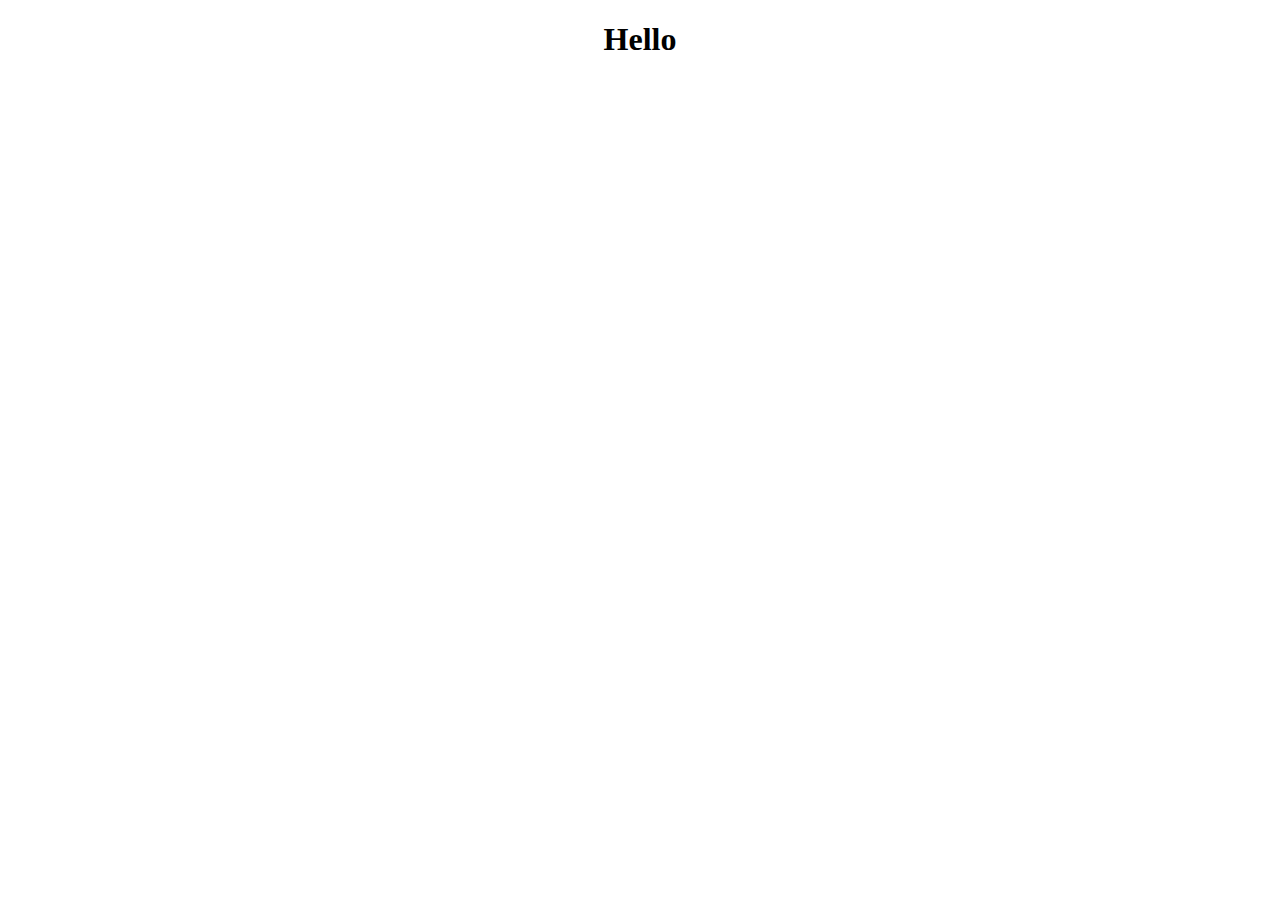
==== index.html @ 2e6a05dd "first commit" ====
<!DOCTYPE html>
<html lang="en">

<head>
    <meta charset="UTF-8">
    <meta http-equiv="X-UA-Compatible" content="IE=edge">
    <meta name="viewport" content="width=device-width, initial-scale=1.0">
    <title>Document</title>
    <link rel="stylesheet" href="css/style.css">
</head>

<body>
    <h1>Hello</h1>

</body>

</html>
---- css/style.css ----
h1 {
    text-align: center;
}
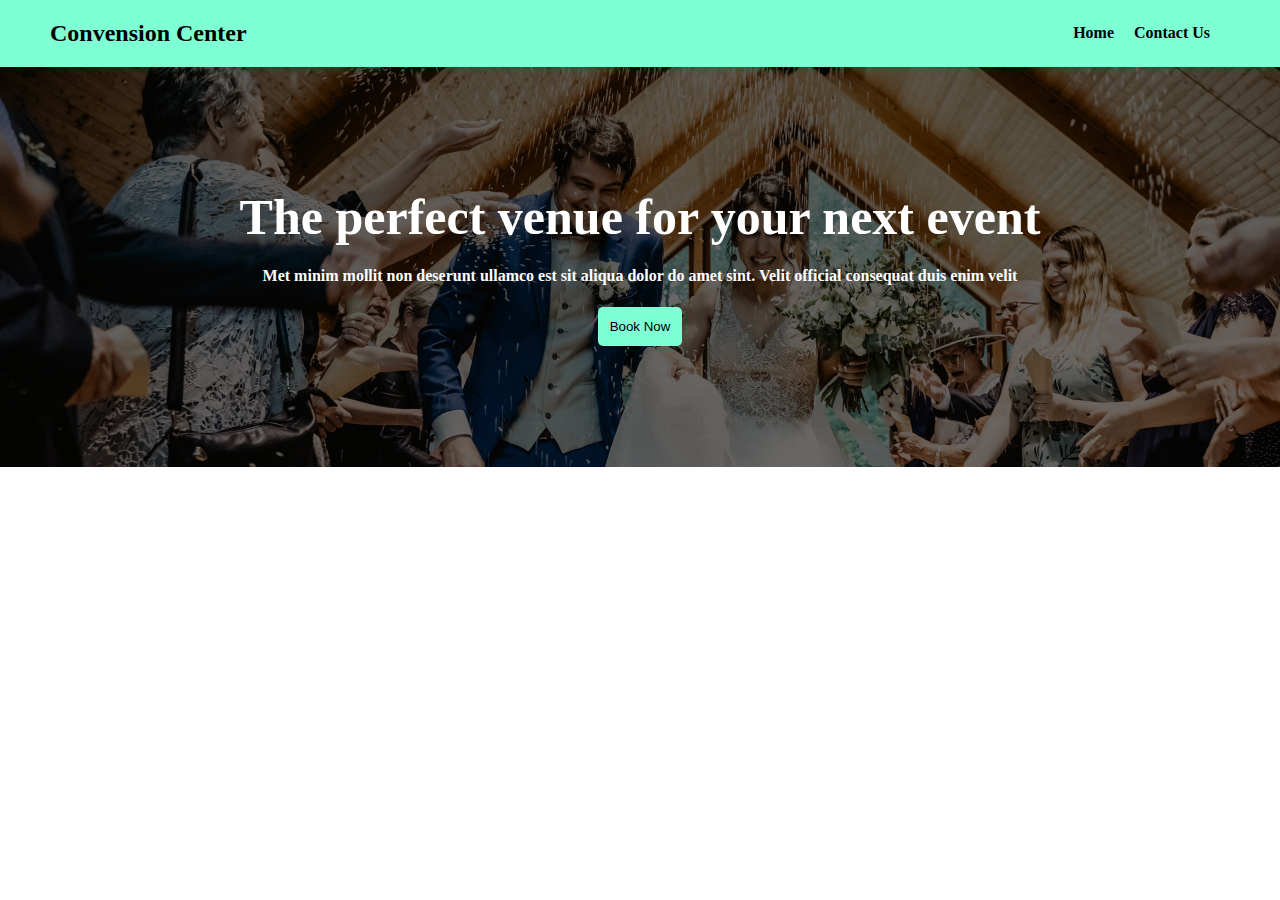
==== commit e4287265: "Navbar and banner added" ====
--- a/index.html
+++ b/index.html
@@ -10,7 +10,24 @@
 </head>
 
 <body>
-    <h1>Hello</h1>
+    <section>
+        <div class="navbar">
+            <h2>Convension Center</h2>
+            <ul class="menu">
+                <li>Home</li>
+                <li>Contact Us</li>
+            </ul>
+        </div>
+    </section>
+    <section>
+        <div class="header-banner">
+            <h1>The perfect venue for your next event</h1>
+            <h4>Met minim mollit non deserunt ullamco est sit aliqua dolor do amet sint. Velit official consequat
+                duis enim velit</h4>
+            <button>Book Now</button>
+        </div>
+    </section>
+
 
 </body>
 
--- a/css/style.css
+++ b/css/style.css
@@ -1,3 +1,51 @@
-h1 {
+body {
+    margin: 0;
+}
+
+.navbar {
+    padding-left: 50px;
+    padding-right: 50px;
+    background-color: aquamarine;
+    display: flex;
+    justify-content: space-between;
+}
+
+.menu {
+    list-style-type: none;
+    display: flex;
+    align-items: center;
+}
+
+.menu li {
+    margin-right: 20px;
+    font-weight: bold;
+}
+
+.header-banner {
+    height: 400px;
+    background-image: url(/images/banner\ 1.png);
+    color: white;
     text-align: center;
+    display: flex;
+    flex-direction: column;
+    justify-content: center;
+    align-items: center;
+}
+
+.header-banner h1 {
+    font-size: 50px;
+    margin: 0;
+}
+
+button {
+    background-color: aquamarine;
+    border: none;
+    padding: 12px;
+    border-radius: 5px;
+}
+
+button:hover {
+    background-color: aqua;
+    border-radius: 6px;
+    font-weight: bold;
 }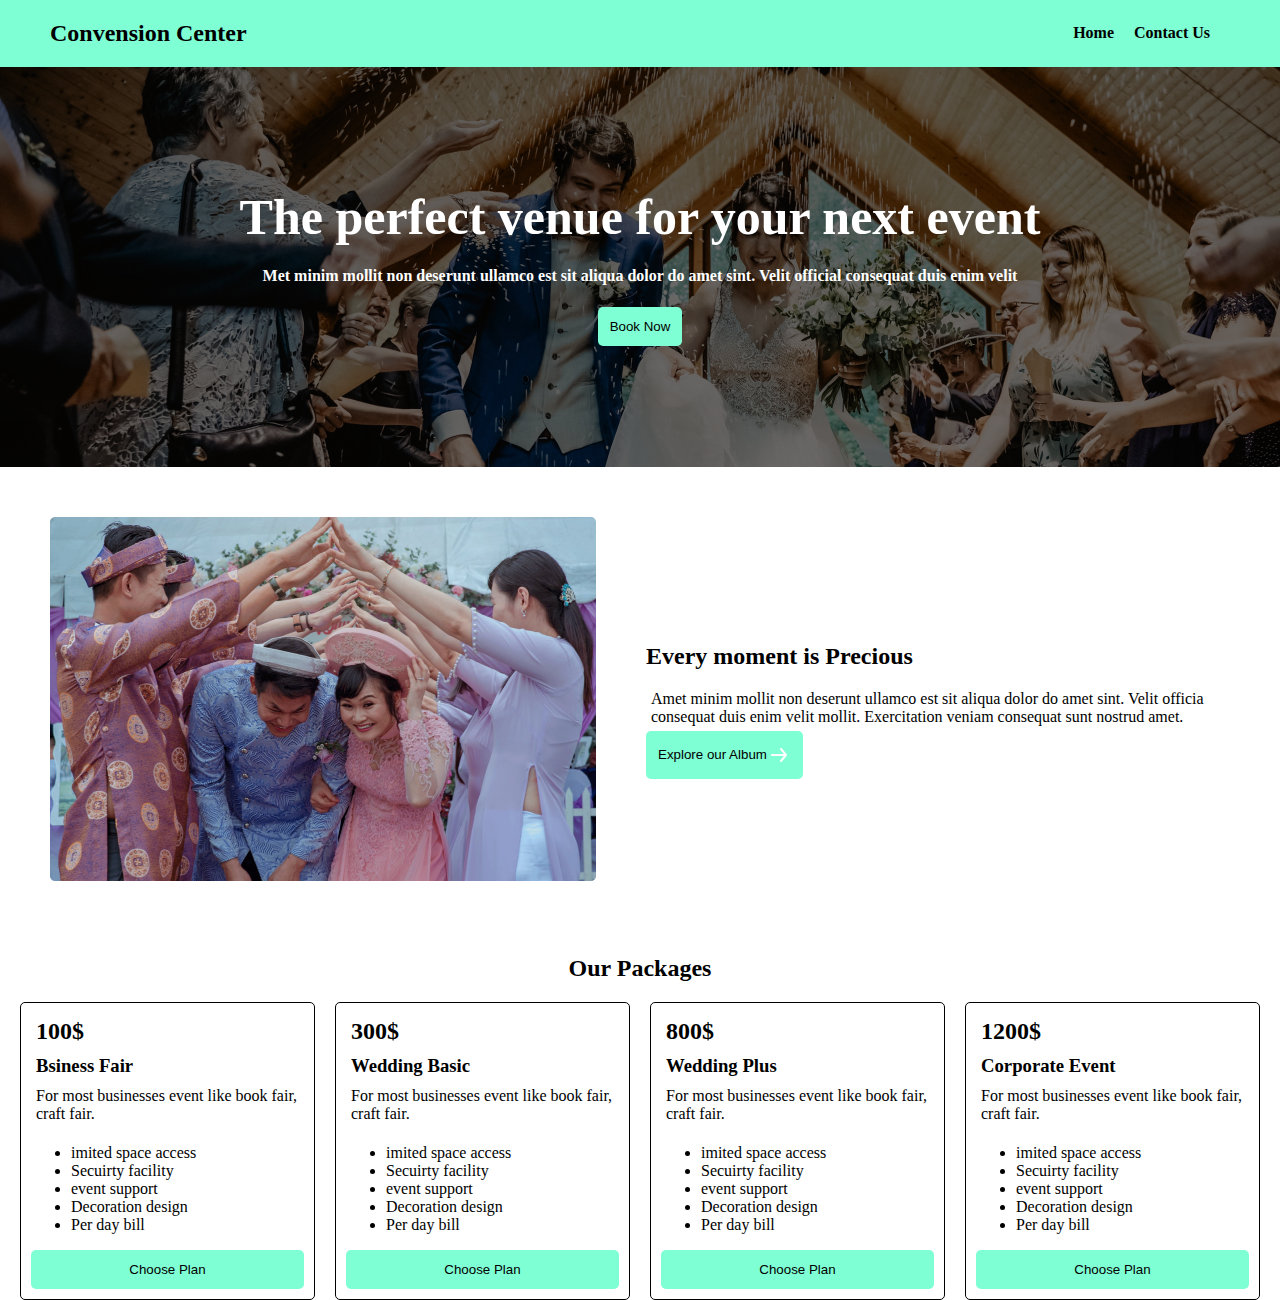
==== commit 03e94bf8: "Packages added" ====
--- a/index.html
+++ b/index.html
@@ -28,6 +28,86 @@
         </div>
     </section>
 
+    <section class="wedding-container">
+        <div class="wedding-moment">
+            <div>
+                <img src="images/wedding.png" alt="">
+            </div>
+            <div class="wedding-content">
+                <h2>Every moment is Precious </h2>
+                <p>Amet minim mollit non deserunt ullamco est sit aliqua dolor do amet sint. Velit officia consequat
+                    duis enim velit mollit. Exercitation veniam consequat sunt nostrud amet.</p>
+                <button>Explore our Album <img src="images/icons/arrow-forward 1.svg" alt=""></button>
+            </div>
+        </div>
+    </section>
+
+    <section class="package-container">
+        <h2>Our Packages</h2>
+        <div class="packages">
+            <div class="package">
+                <h2>100$</h2>
+                <h3>Bsiness Fair</h3>
+                <p>For most businesses event
+                    like book fair, craft fair.</p>
+                <ul>
+                    <li>imited space access</li>
+                    <li>Secuirty facility</li>
+                    <li>event support</li>
+                    <li>Decoration design</li>
+                    <li>Per day bill</li>
+                </ul>
+                <button>Choose Plan</button>
+
+            </div>
+            <div class="package">
+                <h2>300$</h2>
+                <h3>Wedding Basic</h3>
+                <p>For most businesses event
+                    like book fair, craft fair.</p>
+                <ul>
+                    <li>imited space access</li>
+                    <li>Secuirty facility</li>
+                    <li>event support</li>
+                    <li>Decoration design</li>
+                    <li>Per day bill</li>
+                </ul>
+                <button>Choose Plan</button>
+
+            </div>
+            <div class="package">
+                <h2>800$</h2>
+                <h3>Wedding Plus</h3>
+                <p>For most businesses event
+                    like book fair, craft fair.</p>
+                <ul>
+                    <li>imited space access</li>
+                    <li>Secuirty facility</li>
+                    <li>event support</li>
+                    <li>Decoration design</li>
+                    <li>Per day bill</li>
+                </ul>
+                <button>Choose Plan</button>
+
+            </div>
+            <div class="package">
+                <h2>1200$</h2>
+                <h3>Corporate Event</h3>
+                <p>For most businesses event
+                    like book fair, craft fair.</p>
+                <ul>
+                    <li>imited space access</li>
+                    <li>Secuirty facility</li>
+                    <li>event support</li>
+                    <li>Decoration design</li>
+                    <li>Per day bill</li>
+                </ul>
+                <button>Choose Plan</button>
+
+            </div>
+        </div>
+    </section>
+
 
 </body>
 
--- a/css/style.css
+++ b/css/style.css
@@ -42,10 +42,60 @@
     border: none;
     padding: 12px;
     border-radius: 5px;
+    display: flex;
+    align-items: center;
 }
 
 button:hover {
     background-color: aqua;
     border-radius: 6px;
     font-weight: bold;
+}
+
+.wedding-container {
+    padding: 50px;
+}
+
+.wedding-moment {
+    display: flex;
+    justify-content: space-between;
+    align-items: center;
+}
+
+.wedding-content {
+    padding-left: 50px;
+}
+
+.package-container {
+    text-align: center;
+}
+
+.packages {
+    display: grid;
+    grid-template-columns: repeat(4, 1fr);
+    justify-content: space-between;
+    gap: 20px;
+    margin-left: 20px;
+    margin-right: 20px;
+
+}
+
+.package {
+    text-align: left;
+    display: flex;
+    flex-direction: column;
+    border: 1px solid;
+    border-radius: 5px;
+    padding: 10px;
+}
+
+.package button {
+
+    justify-content: center;
+}
+
+.package h2,
+h3,
+p {
+    margin: 5px;
 }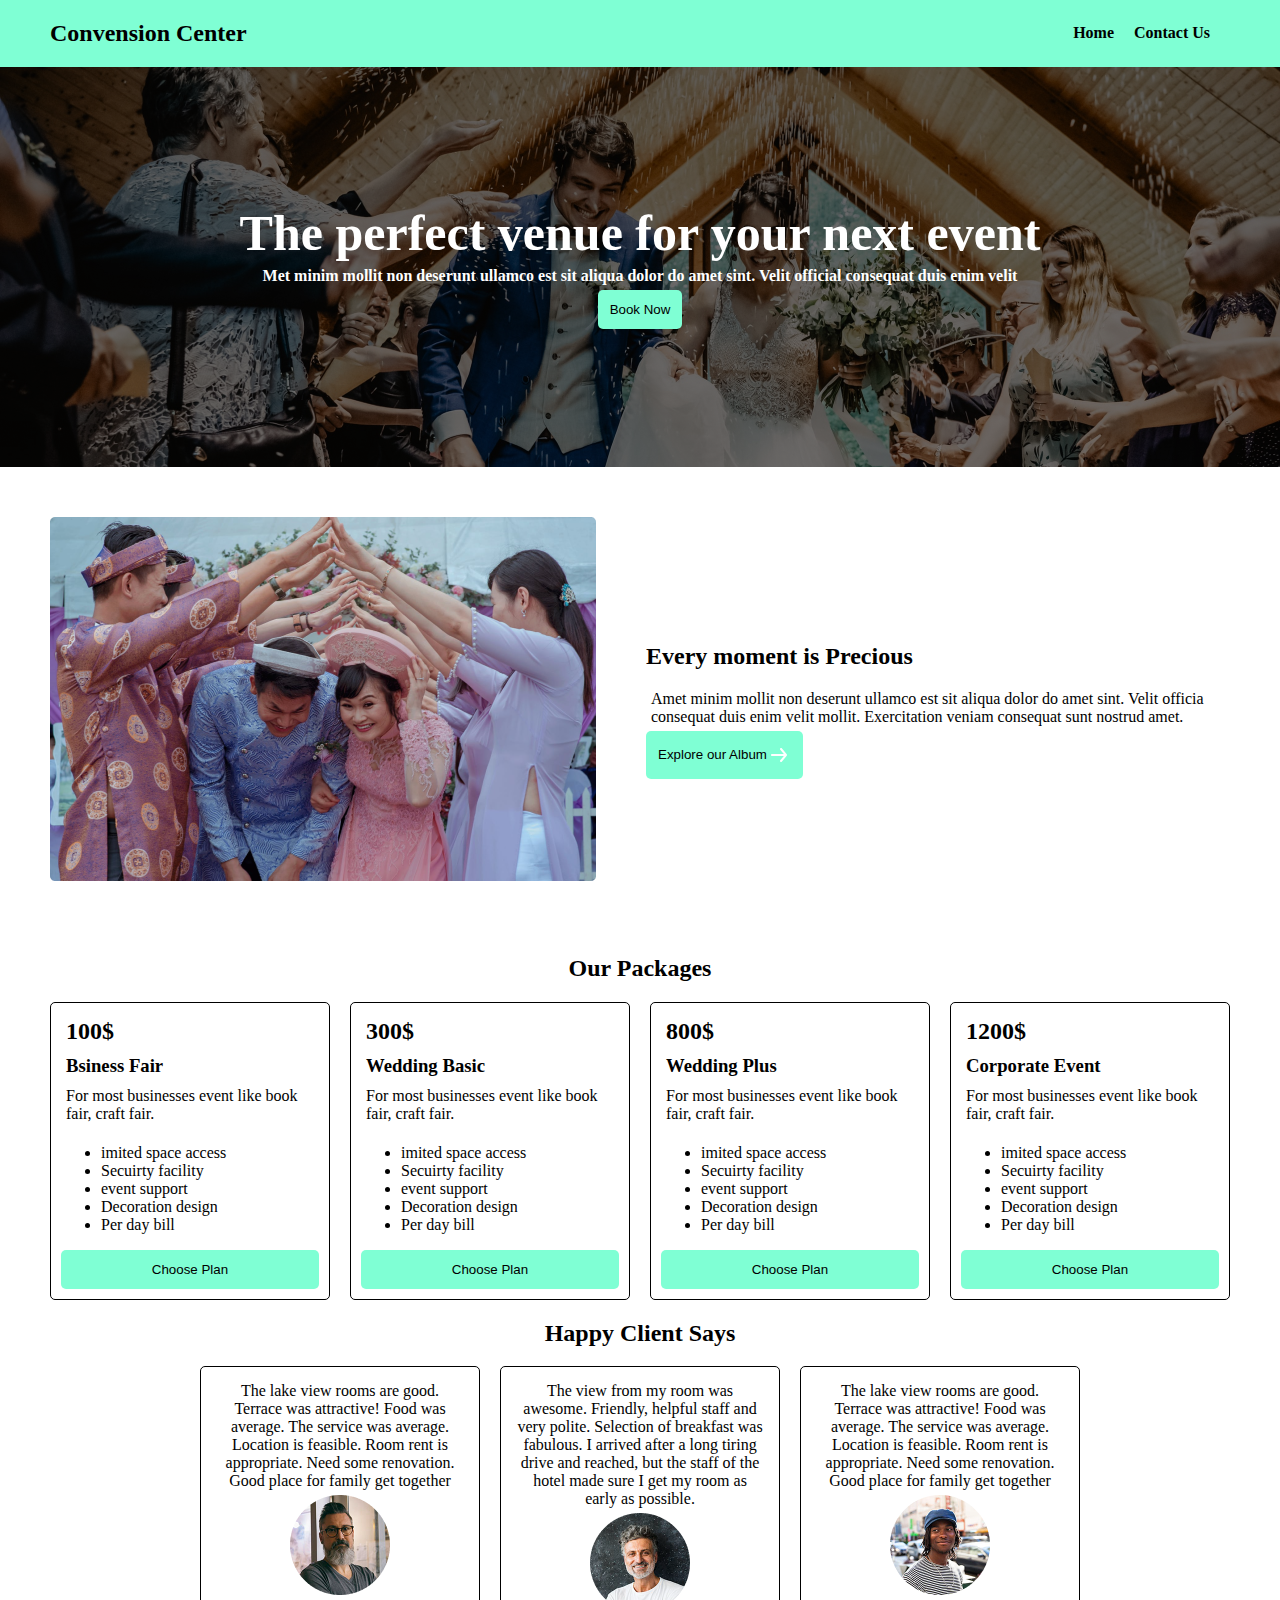
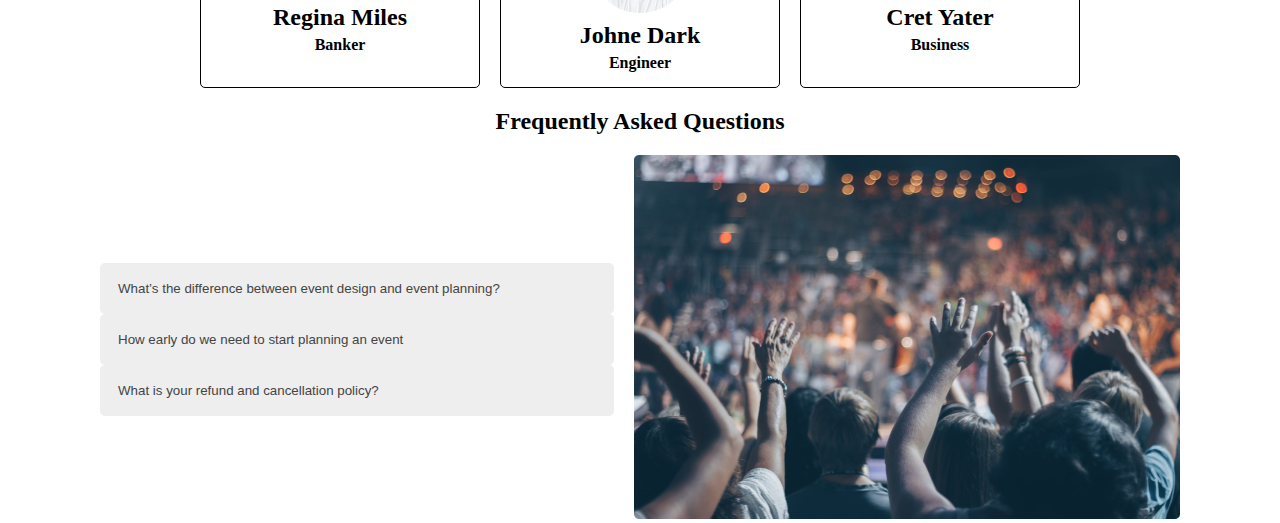
==== commit c0aac3b3: "Feedback and frequently asked section added" ====
--- a/index.html
+++ b/index.html
@@ -42,7 +42,7 @@
         </div>
     </section>
 
-    <section class="package-container">
+    <section class="container">
         <h2>Our Packages</h2>
         <div class="packages">
             <div class="package">
@@ -107,8 +107,80 @@
             </div>
         </div>
     </section>
+    <section class="container">
+        <h2>Happy Client Says</h2>
+        <div class="feedback-container">
+            <div class="feedback">
+                <p>The lake view rooms are good. Terrace was attractive! Food was average. The service was average.
+                    Location is feasible. Room rent is appropriate. Need some renovation. Good place for family get
+                    together</p>
+                <img src="images/person 1.png" alt="">
+                <h2>Regina Miles</h2>
+                <h4>Banker</h4>
 
+            </div>
+            <div class="feedback">
+                <p>The view from my room was awesome.
+                    Friendly, helpful staff and very polite. Selection of breakfast was fabulous. I arrived after a long
+                    tiring drive and reached, but the staff of the hotel made sure I get my room as early as possible.
+                </p>
+                <img src="images/person 2.png" alt="">
+                <h2>Johne Dark</h2>
+                <h4>Engineer</h4>
 
+            </div>
+            <div class="feedback">
+                <p>The lake view rooms are good. Terrace was attractive! Food was average. The service was average.
+                    Location is feasible. Room rent is appropriate. Need some renovation. Good place for family get
+                    together</p>
+                <img src="images/person 3.png" alt="">
+                <h2>Cret Yater</h2>
+                <h4>Business</h4>
+
+            </div>
+        </div>
+    </section>
+    <section class="container">
+        <h2>Frequently Asked Questions</h2>
+        <div class=" frequently-asked-questions">
+            <div>
+                <button class="accordion">What’s the difference between event design and event planning?</button>
+                <div class="panel">
+                    <p>Event design and event planning work hand in hand to deliver a successful
+                        event.Events by Knight offer tailor made events. This means we incorporate both
+                        event design and event planning to create that perfect event.</p>
+                </div>
+
+                <button class="accordion">How early do we need to start planning an event</button>
+                <div class="panel">
+                    <p><strong>This is the second item's accordion body.</strong> It is hidden by default,
+                        until the collapse plugin adds the appropriate classes that we use to style each
+                        element. These classes control the overall appearance, as well as the showing and hiding
+                        via CSS transitions. You can modify any of this with custom CSS or overriding our
+                        default variables. It's also worth noting that just about any HTML can go within the
+                        <code>.accordion-body</code>, though the transition does limit overflow.
+                    </p>
+                </div>
+
+                <button class="accordion">What is your refund and cancellation policy?</button>
+                <div class="panel">
+                    <p> <strong>This is the third item's accordion body.</strong> It is hidden by default, until
+                        the collapse plugin adds the appropriate classes that we use to style each element.
+                        These classes control the overall appearance, as well as the showing and hiding via CSS
+                        transitions. You can modify any of this with custom CSS or overriding our default
+                        variables. It's also worth noting that just about any HTML can go within the
+                        <code>.accordion-body</code>, though the transition does limit overflow.
+                    </p>
+                </div>
+            </div>
+            <div>
+                <img src="images/people.png" alt="">
+            </div>
+        </div>
+
+    </section>
+
+    <script src="js/app.js"></script>
 </body>
 
 </html>--- a/css/style.css
+++ b/css/style.css
@@ -66,7 +66,7 @@
     padding-left: 50px;
 }
 
-.package-container {
+.container {
     text-align: center;
 }
 
@@ -75,8 +75,8 @@
     grid-template-columns: repeat(4, 1fr);
     justify-content: space-between;
     gap: 20px;
-    margin-left: 20px;
-    margin-right: 20px;
+    margin-left: 50px;
+    margin-right: 50px;
 
 }
 
@@ -98,4 +98,59 @@
 h3,
 p {
     margin: 5px;
+}
+
+.feedback-container {
+    display: grid;
+    grid-template-columns: repeat(3, 1fr);
+    justify-content: space-between;
+    gap: 20px;
+    margin-left: 200px;
+    margin-right: 200px;
+}
+
+.feedback {
+    border: 1px solid;
+    border-radius: 5px;
+    padding: 10px;
+}
+
+.feedback h2,
+h4 {
+    margin: 5px;
+}
+
+.accordion {
+    background-color: #eee;
+    color: #444;
+    cursor: pointer;
+    padding: 18px;
+    width: 100%;
+    text-align: left;
+    border: none;
+    outline: none;
+    transition: 0.4s;
+}
+
+.active,
+.accordion:hover {
+    background-color: #ccc;
+}
+
+.panel {
+    padding: 0 18px;
+    background-color: white;
+    display: none;
+    overflow: hidden;
+}
+
+.frequently-asked-questions {
+    text-align: left;
+    margin-left: 100px;
+    margin-right: 100px;
+    display: grid;
+    grid-template-columns: repeat(2, 1fr);
+    gap: 20px;
+    justify-content: center;
+    align-items: center;
 }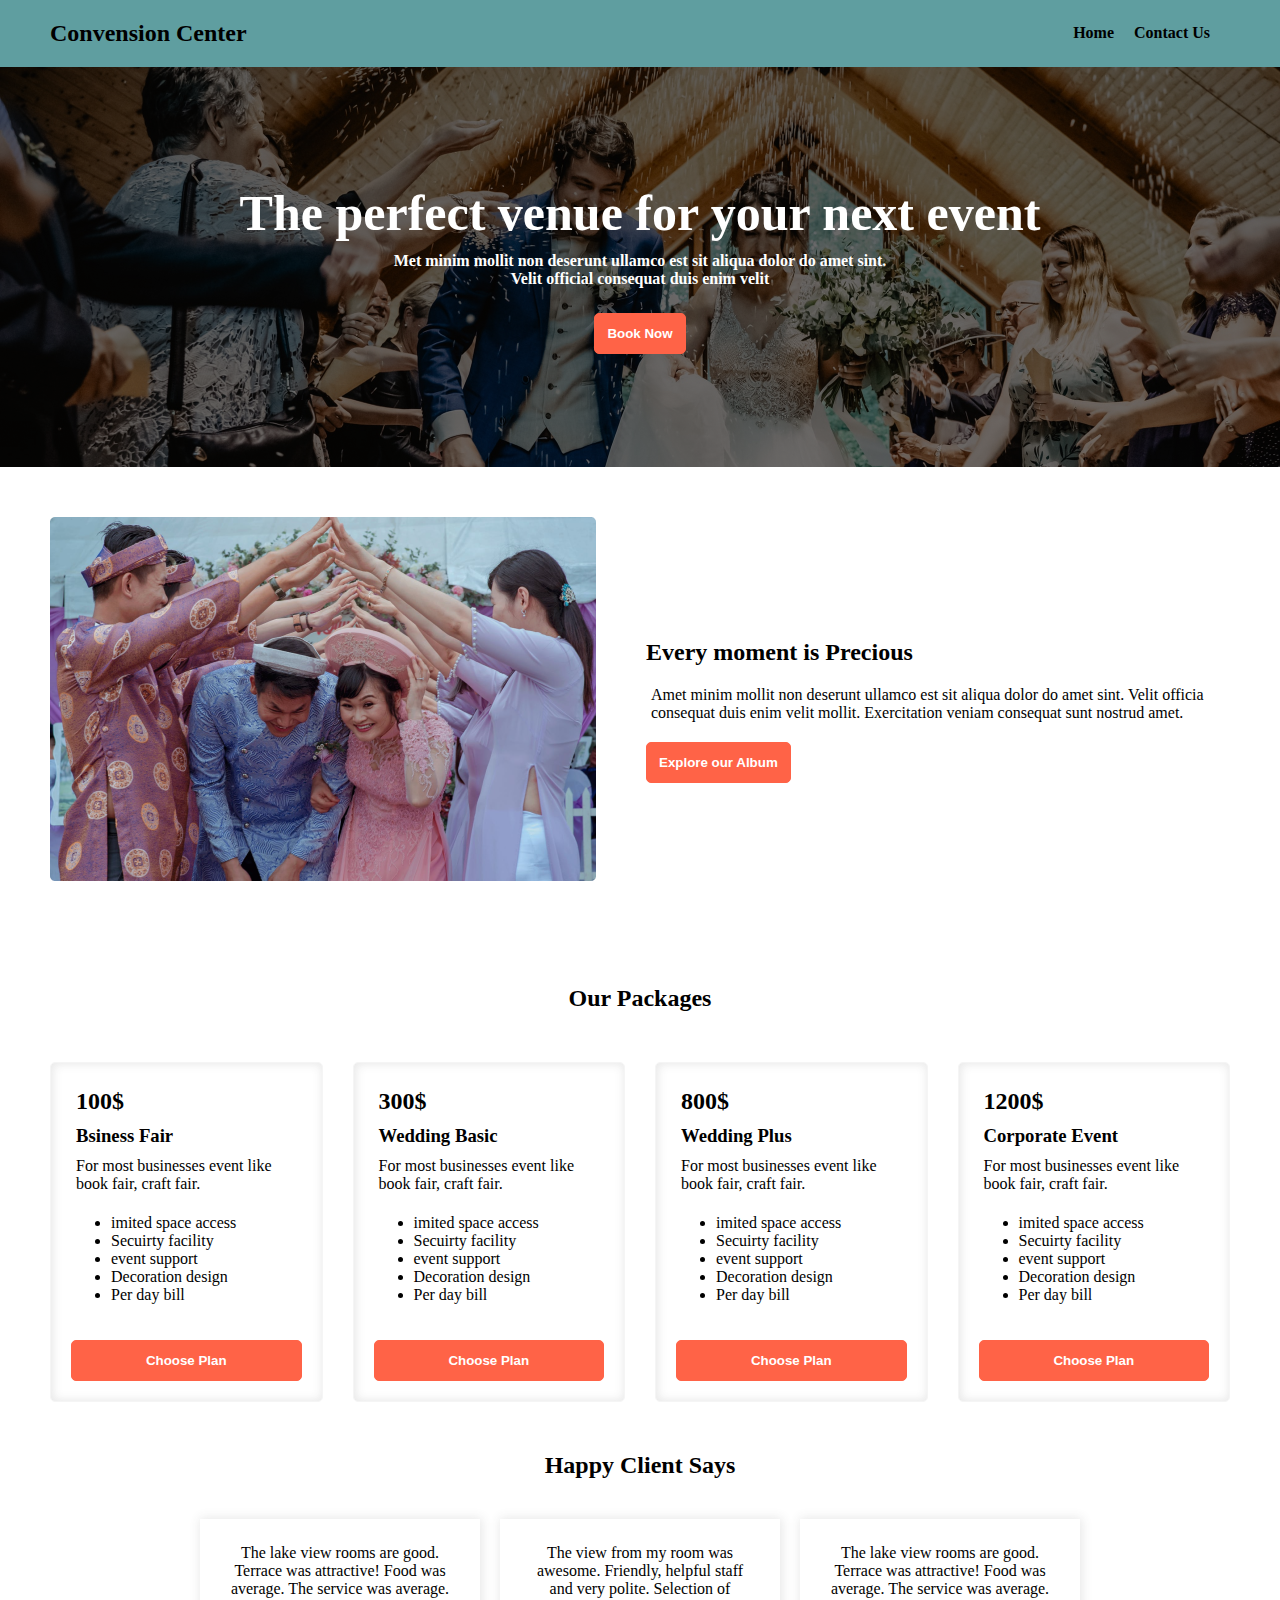
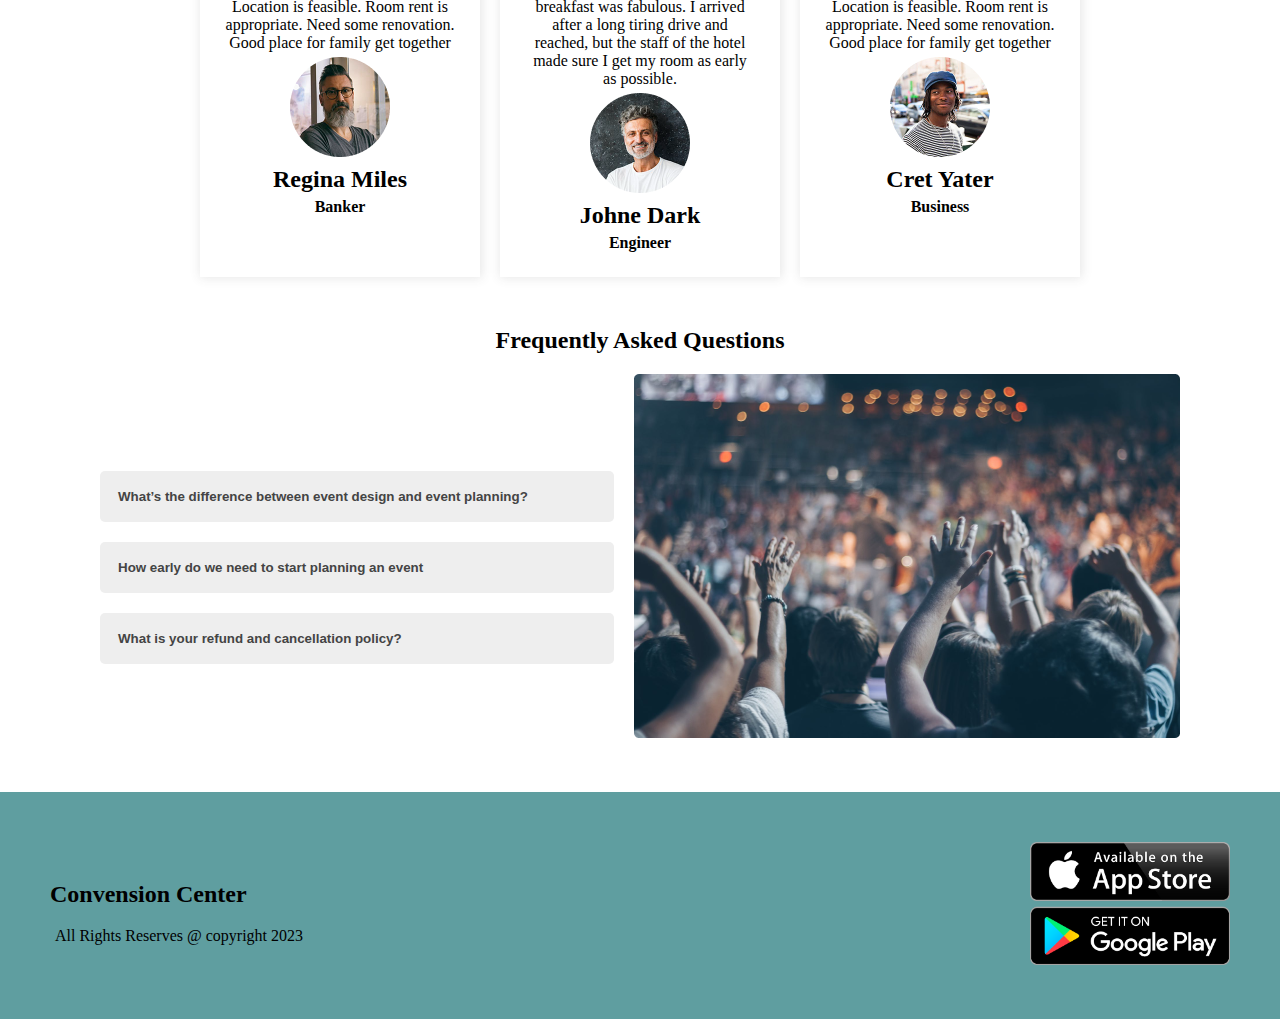
==== commit 56ccfffc: "Footer added and color correction with effect'" ====
--- a/index.html
+++ b/index.html
@@ -22,7 +22,7 @@
     <section>
         <div class="header-banner">
             <h1>The perfect venue for your next event</h1>
-            <h4>Met minim mollit non deserunt ullamco est sit aliqua dolor do amet sint. Velit official consequat
+            <h4>Met minim mollit non deserunt ullamco est sit aliqua dolor do amet sint. <br> Velit official consequat
                 duis enim velit</h4>
             <button>Book Now</button>
         </div>
@@ -37,7 +37,7 @@
                 <h2>Every moment is Precious </h2>
                 <p>Amet minim mollit non deserunt ullamco est sit aliqua dolor do amet sint. Velit officia consequat
                     duis enim velit mollit. Exercitation veniam consequat sunt nostrud amet.</p>
-                <button>Explore our Album <img src="images/icons/arrow-forward 1.svg" alt=""></button>
+                <button>Explore our Album </button>
             </div>
         </div>
     </section>
@@ -179,6 +179,15 @@
         </div>
 
     </section>
+    <footer>
+        <div>
+            <h2>Convension Center</h2>
+            <p>All Rights Reserves @ copyright 2023</p>
+        </div>
+        <div>
+            <img src="images/playstore icon.png" alt="">
+        </div>
+    </footer>
 
     <script src="js/app.js"></script>
 </body>
--- a/css/style.css
+++ b/css/style.css
@@ -5,7 +5,7 @@
 .navbar {
     padding-left: 50px;
     padding-right: 50px;
-    background-color: aquamarine;
+    background-color: cadetblue;
     display: flex;
     justify-content: space-between;
 }
@@ -21,6 +21,10 @@
     font-weight: bold;
 }
 
+.menu li:hover {
+    color: white;
+}
+
 .header-banner {
     height: 400px;
     background-image: url(/images/banner\ 1.png);
@@ -34,22 +38,28 @@
 
 .header-banner h1 {
     font-size: 50px;
-    margin: 0;
+    margin: 5px;
 }
 
 button {
-    background-color: aquamarine;
-    border: none;
+    background-color: tomato;
+    border: 1px solid tomato;
     padding: 12px;
     border-radius: 5px;
     display: flex;
     align-items: center;
+    font-weight: bold;
+    margin-top: 20px;
+    color: white;
+
 }
 
 button:hover {
-    background-color: aqua;
+    background-color: white;
+    color: tomato;
     border-radius: 6px;
-    font-weight: bold;
+
+
 }
 
 .wedding-container {
@@ -68,15 +78,19 @@
 
 .container {
     text-align: center;
+    margin-top: 50px;
+    margin-bottom: 50px;
 }
 
 .packages {
     display: grid;
     grid-template-columns: repeat(4, 1fr);
     justify-content: space-between;
-    gap: 20px;
+    gap: 30px;
     margin-left: 50px;
     margin-right: 50px;
+    margin-top: 50px;
+
 
 }
 
@@ -84,9 +98,17 @@
     text-align: left;
     display: flex;
     flex-direction: column;
-    border: 1px solid;
+    border: 1px solid #f5f5f5;
     border-radius: 5px;
-    padding: 10px;
+    padding: 20px;
+    box-shadow: 1px 0px 10px 1px #44444421 inset;
+}
+
+.package:hover {
+    background-color: cadetblue;
+    transform: scale(1.1);
+    transition: 0.3s;
+    color: white;
 }
 
 .package button {
@@ -110,9 +132,13 @@
 }
 
 .feedback {
-    border: 1px solid;
-    border-radius: 5px;
-    padding: 10px;
+    box-shadow: 1px 0px 10px 1px #44444421;
+    padding: 20px;
+    margin-top: 20px;
+}
+
+.feedback:hover {
+    box-shadow: 1px 0px 10px 1px #4444444f;
 }
 
 .feedback h2,
@@ -153,4 +179,16 @@
     gap: 20px;
     justify-content: center;
     align-items: center;
+}
+
+footer {
+    background-color: cadetblue;
+    padding: 50px;
+    display: flex;
+    justify-content: space-between;
+    align-items: center;
+}
+
+footer img {
+    width: 200px;
 }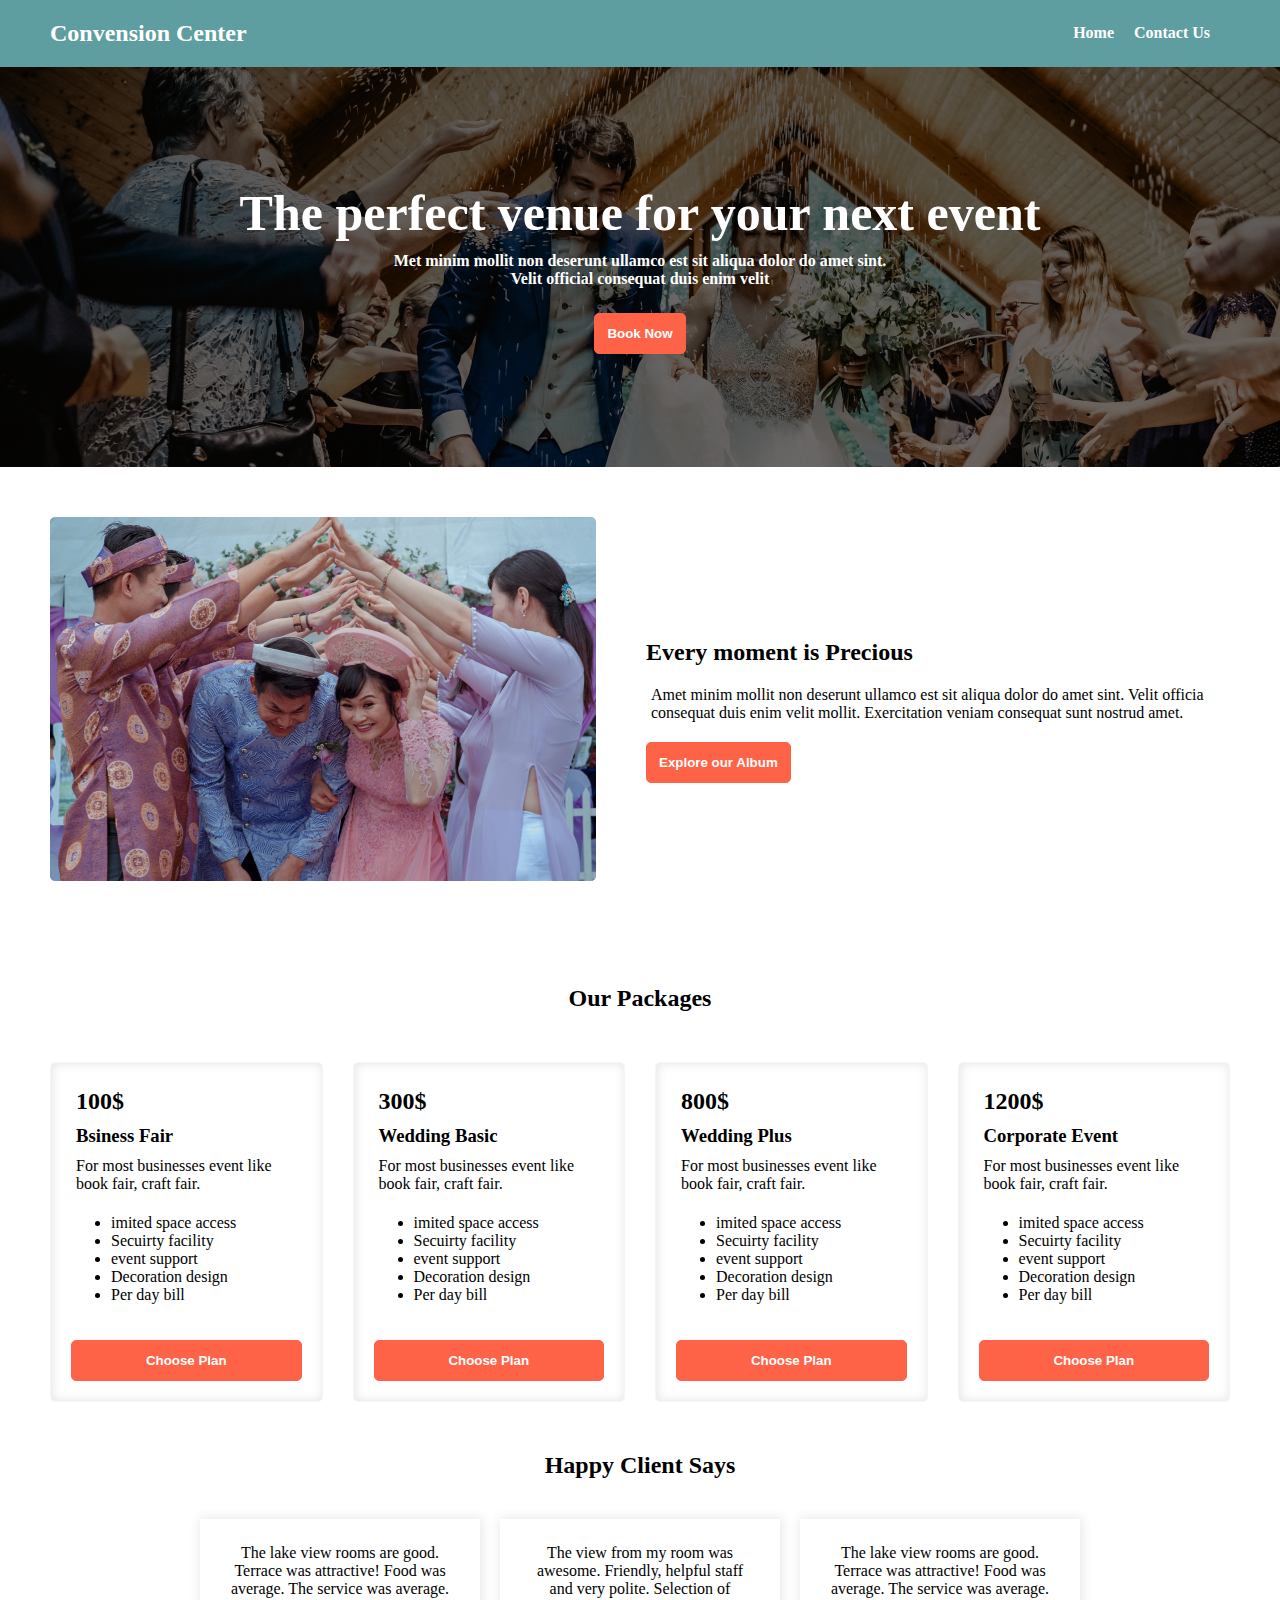
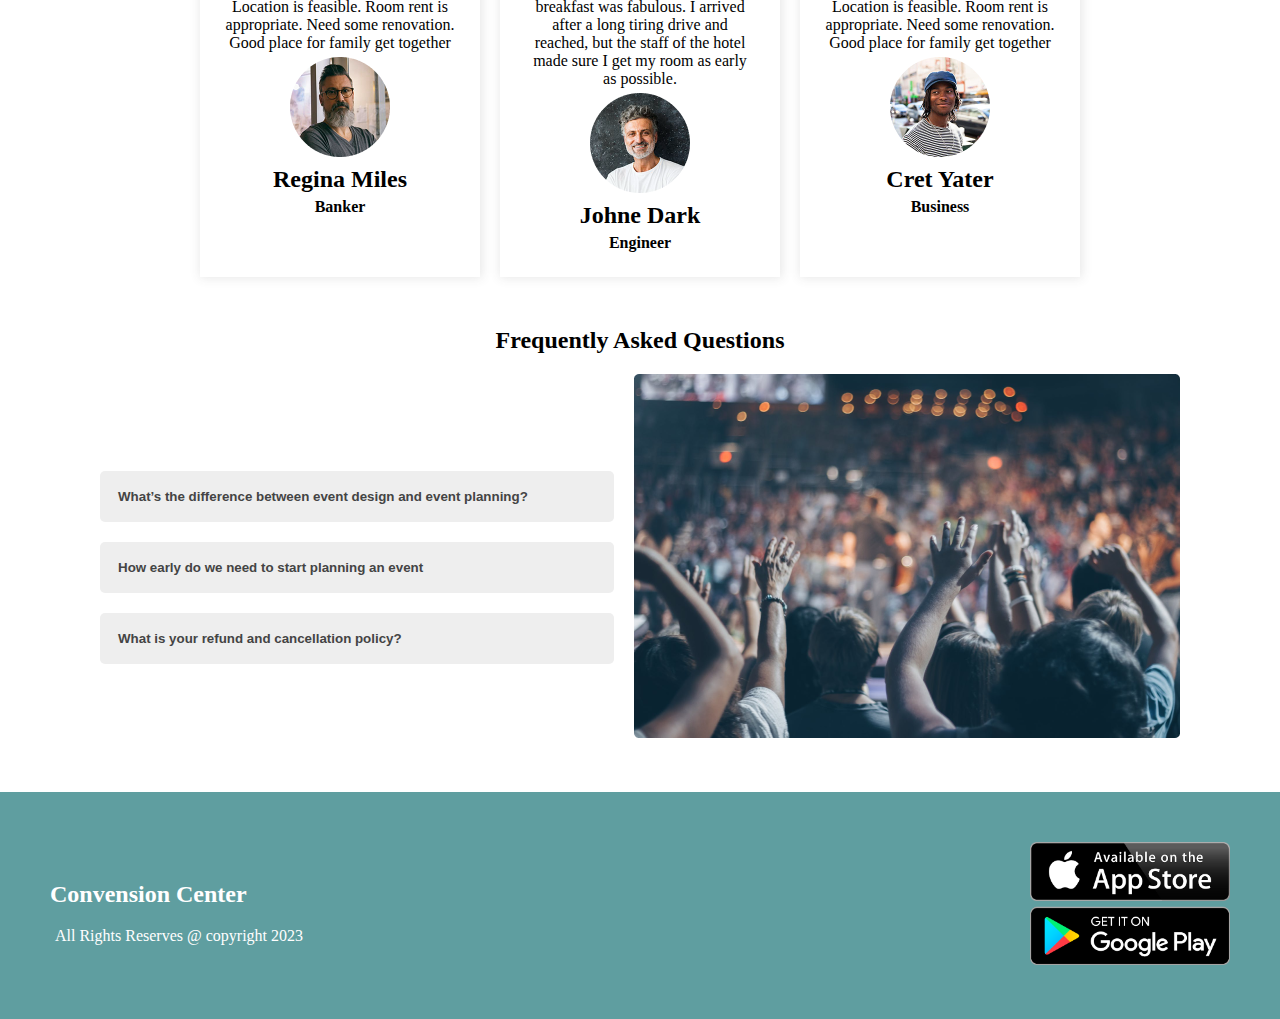
==== commit cbb737d7: "Contact us added and responsive" ====
--- a/index.html
+++ b/index.html
@@ -5,7 +5,7 @@
     <meta charset="UTF-8">
     <meta http-equiv="X-UA-Compatible" content="IE=edge">
     <meta name="viewport" content="width=device-width, initial-scale=1.0">
-    <title>Document</title>
+    <title>Convension center</title>
     <link rel="stylesheet" href="css/style.css">
 </head>
 
@@ -14,8 +14,12 @@
         <div class="navbar">
             <h2>Convension Center</h2>
             <ul class="menu">
-                <li>Home</li>
-                <li>Contact Us</li>
+                <a href="/">
+                    <li>Home</li>
+                </a>
+                <a href="/contactus.html">
+                    <li>Contact Us</li>
+                </a>
             </ul>
         </div>
     </section>
--- a/css/style.css
+++ b/css/style.css
@@ -6,6 +6,7 @@
     padding-left: 50px;
     padding-right: 50px;
     background-color: cadetblue;
+    color: white;
     display: flex;
     justify-content: space-between;
 }
@@ -21,8 +22,13 @@
     font-weight: bold;
 }
 
+.menu a {
+    text-decoration: none;
+    color: white;
+}
+
 .menu li:hover {
-    color: white;
+    color: tomato;
 }
 
 .header-banner {
@@ -183,6 +189,7 @@
 
 footer {
     background-color: cadetblue;
+    color: white;
     padding: 50px;
     display: flex;
     justify-content: space-between;
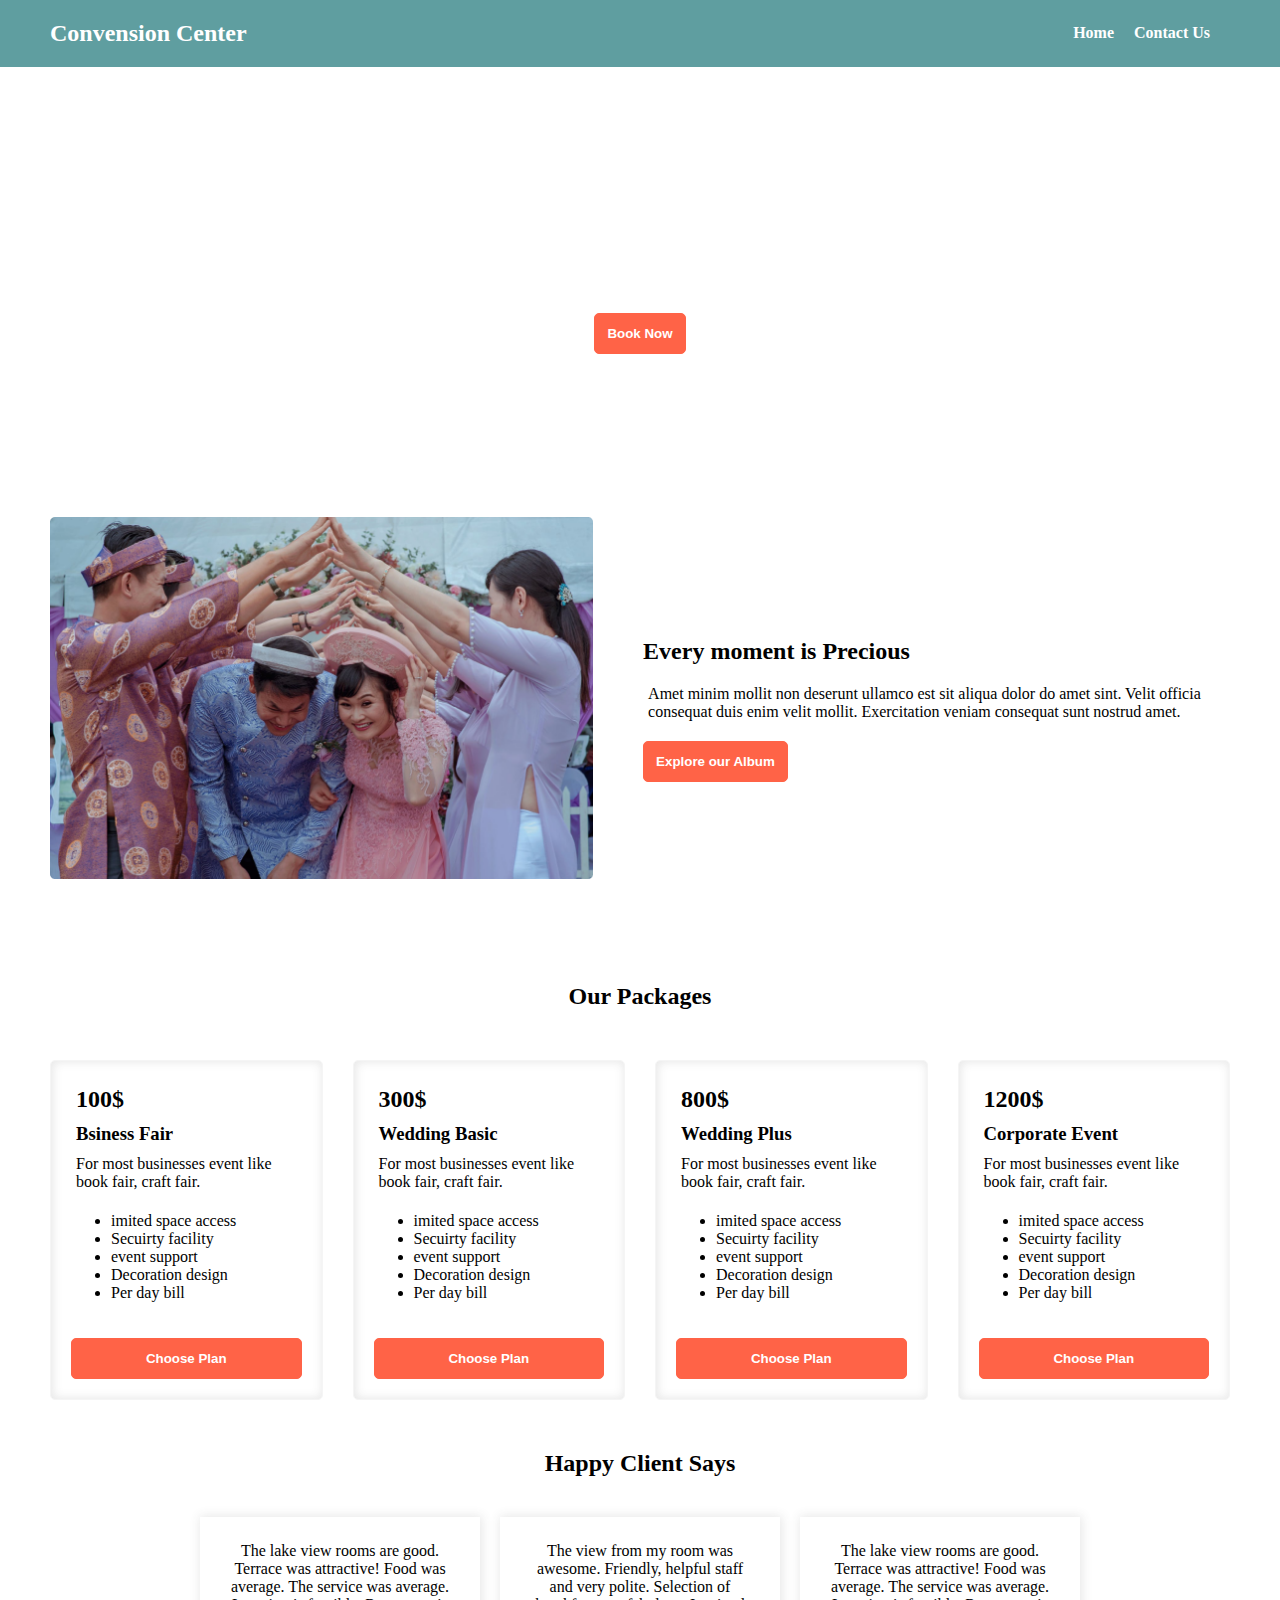
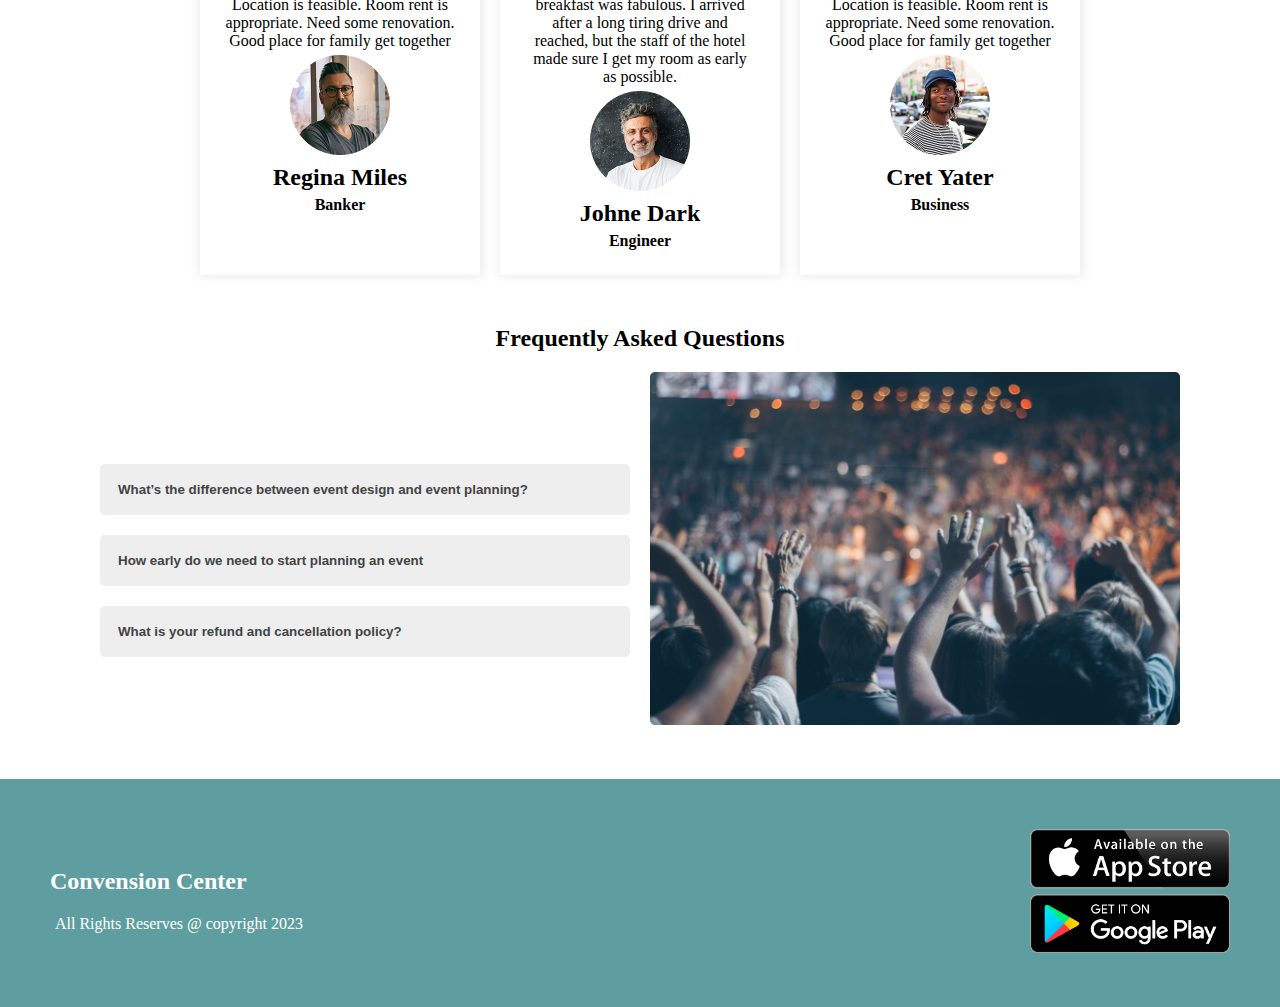
==== commit 3295a9ed: "Updated" ====
--- a/index.html
+++ b/index.html
@@ -23,6 +23,7 @@
             </ul>
         </div>
     </section>
+    <!-- Header -->
     <section>
         <div class="header-banner">
             <h1>The perfect venue for your next event</h1>
--- a/css/style.css
+++ b/css/style.css
@@ -33,7 +33,7 @@
 
 .header-banner {
     height: 400px;
-    background-image: url(/images/banner\ 1.png);
+    background-image: url(https://github.com/sohagislampk/Fictional-business--INSAID/blob/main/images/banner%201.png);
     color: white;
     text-align: center;
     display: flex;
@@ -78,8 +78,13 @@
     align-items: center;
 }
 
+.wedding-moment img {
+    width: 100%;
+}
+
 .wedding-content {
     padding-left: 50px;
+    width: 50%;
 }
 
 .container {
@@ -187,6 +192,10 @@
     align-items: center;
 }
 
+.frequently-asked-questions img {
+    width: 100%;
+}
+
 footer {
     background-color: cadetblue;
     color: white;
@@ -198,4 +207,68 @@
 
 footer img {
     width: 200px;
-}+}
+
+@media only screen and (max-width: 600px) {
+
+    .navbar {
+        padding-left: 10px;
+        padding-right: 10px;
+    }
+
+    .menu li {
+        margin-right: 10px;
+
+    }
+
+    .menu {
+        padding-left: 10px;
+    }
+
+    footer {
+        flex-direction: column;
+        text-align: center;
+    }
+
+    .wedding-container {
+        padding: 0px;
+        margin-left: 20px;
+        margin-right: 20px;
+    }
+
+    .wedding-moment {
+        flex-direction: column-reverse;
+    }
+
+    .wedding-moment img {
+        width: 100%;
+    }
+
+    .wedding-content {
+        padding-left: 10px;
+        margin-bottom: 20px;
+        width: 100%;
+    }
+
+    .packages {
+        grid-template-columns: repeat(1, 1fr);
+        margin-left: 20px;
+        margin-right: 20px;
+    }
+
+    .feedback-container {
+        grid-template-columns: repeat(1, 1fr);
+        margin-left: 20px;
+        margin-right: 20px;
+    }
+
+    .frequently-asked-questions {
+        margin-left: 20px;
+        margin-right: 20px;
+        grid-template-columns: repeat(1, 1fr);
+    }
+
+    .frequently-asked-questions img {
+        width: 100%;
+    }
+}
